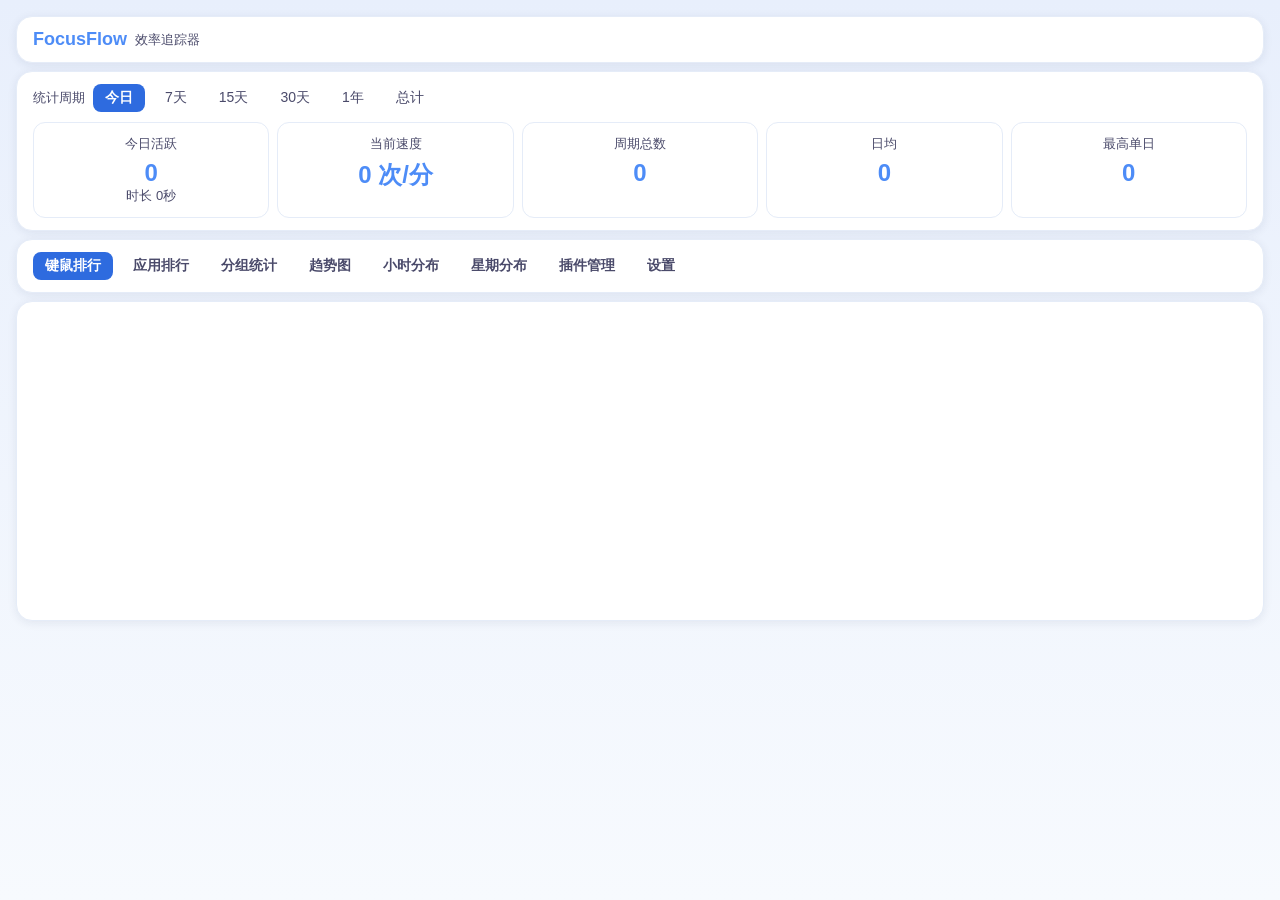
==== desktop/ui/index.html @ 12553b6b "ui: 主题切换全量重绘修旧配色残留，悬浮窗主题/暂停态实时同步，拖动 IPC 按帧合并，统计表格数据指纹防整页重建，color-scheme/滚动条/focus-visible/tab aria/d" ====
<!DOCTYPE html>
<html lang="zh-CN">
<head>
  <meta charset="UTF-8" />
  <meta name="viewport" content="width=device-width, initial-scale=1.0" />
  <title>FocusFlow - 效率追踪器</title>
  <link rel="stylesheet" href="tokens.css" />
  <link rel="stylesheet" href="styles.css" />
</head>
<body>
  <div id="app">
    <!-- 顶栏 -->
    <div class="card nav">
      <div style="display:flex;align-items:center;">
        <span class="brand">FocusFlow</span>
        <span class="sub">效率追踪器</span>
      </div>
    </div>

    <!-- 统计卡片 -->
    <div class="card">
      <div class="tabs" id="period-tabs" role="tablist" aria-label="统计周期">
        <span style="color:var(--muted);font-size:13px;">统计周期</span>
        <button class="tab active" data-period="-1" role="tab" aria-selected="true">今日</button>
        <button class="tab" data-period="7" role="tab" aria-selected="false">7天</button>
        <button class="tab" data-period="15" role="tab" aria-selected="false">15天</button>
        <button class="tab" data-period="30" role="tab" aria-selected="false">30天</button>
        <button class="tab" data-period="365" role="tab" aria-selected="false">1年</button>
        <button class="tab" data-period="0" role="tab" aria-selected="false">总计</button>
      </div>
      <div class="stat-cards" style="margin-top:10px;">
        <div class="stat-card"><div class="label">今日活跃</div><div class="value" id="st-today">0</div><div class="label" id="st-active">时长 0秒</div></div>
        <div class="stat-card"><div class="label">当前速度</div><div class="value" id="st-cpm">0 次/分</div></div>
        <div class="stat-card"><div class="label" id="st-total-label">周期总数</div><div class="value" id="st-total">0</div></div>
        <div class="stat-card"><div class="label" id="st-avg-label">日均</div><div class="value" id="st-avg">0</div></div>
        <div class="stat-card"><div class="label" id="st-max-label">最高单日</div><div class="value" id="st-max">0</div><div class="label" id="st-max-date"></div></div>
      </div>
    </div>

    <!-- 视图切换 -->
    <div class="card view-tabs">
      <div class="tabs" id="view-tabs" role="tablist" aria-label="视图">
        <button class="tab active" data-view="rank" role="tab" aria-selected="true">键鼠排行</button>
        <button class="tab" data-view="apps" role="tab" aria-selected="false">应用排行</button>
        <button class="tab" data-view="group" role="tab" aria-selected="false">分组统计</button>
        <button class="tab" data-view="trend" role="tab" aria-selected="false">趋势图</button>
        <button class="tab" data-view="hourly" role="tab" aria-selected="false">小时分布</button>
        <button class="tab" data-view="weekday" role="tab" aria-selected="false">星期分布</button>
        <button class="tab" data-view="plugins" role="tab" aria-selected="false">插件管理</button>
        <button class="tab" data-view="settings" role="tab" aria-selected="false">设置</button>
      </div>
    </div>

    <!-- 内容区 -->
    <div class="card" style="min-height:320px;">
      <div id="view-rank"></div>
      <div id="view-apps" style="display:none;"></div>
      <div id="view-group" style="display:none;"></div>
      <div id="view-trend" style="display:none;">
        <div class="tabs" id="trend-days">
          <button class="tab active" data-days="7">近7天</button>
          <button class="tab" data-days="30">近30天</button>
        </div>
        <div id="trend-chart" style="height:300px;margin-top:8px;"></div>
      </div>
      <div id="view-hourly" style="display:none;">
        <div id="hourly-chart" style="height:300px;margin-top:8px;"></div>
      </div>
      <div id="view-weekday" style="display:none;">
        <div id="weekday-chart" style="height:300px;margin-top:8px;"></div>
      </div>
      <div id="view-plugins" style="display:none;"></div>
      <div id="view-settings" style="display:none;"></div>
    </div>

    <div id="version"></div>
  </div>

  <script type="module" src="js/main.js"></script>
</body>
</html>
---- desktop/ui/tokens.css ----
/* ===== FocusFlow 主题令牌（唯一来源，主窗口与悬浮窗共享） ===== */
:root {
  /* 原生控件（下拉/滚动条/复选框）跟随主题配色 */
  color-scheme: light;
  --bg: #F5F7FA;
  --page-top: #E8EFFC;
  --page-bottom: #F7FAFE;
  --fg: #1A1A2E;
  --card: #FFFFFF;
  --accent: #4D8CF7;
  --accent-hover: #3B7DE0;
  /* 深色强调色：仅用于与白字搭配的实底（.tab.active），保证对比度 ≥ 4.5:1 */
  --accent-strong: #2E6BDF;
  --accent-soft: #E8F0FE;
  --success: #10B981;
  --warning: #F59E0B;
  --danger: #E5484D;
  --muted: #4A4A6A;
  --border: #E5ECF8;
  --header-bg: #F1F5FB;
  --grid-line: #E3EAF6;
  --radius: 16px;
  --shadow: 0 2px 10px rgba(24, 40, 80, 0.08);
  --font: "Segoe UI", "Microsoft YaHei", "微软雅黑", sans-serif;
}

body.dark {
  color-scheme: dark;
  --bg: #14161F;
  --page-top: #171B27;
  --page-bottom: #10131C;
  --fg: #E8EAEE;
  --card: #1E2331;
  --accent: #5B9CF7;
  --accent-hover: #7AB1FA;
  --accent-strong: #3B7DE0;
  --accent-soft: #22304A;
  --success: #34D399;
  --warning: #FBBF24;
  --danger: #F87171;
  --muted: #8A92A6;
  --border: #2A3042;
  --header-bg: #232A3C;
  --grid-line: #2E3548;
  --shadow: 0 2px 10px rgba(0, 0, 0, 0.35);
}
---- desktop/ui/styles.css ----
/* ===== FocusFlow 主窗口样式 ===== */
/* 主题变量（亮/暗色令牌）统一在 tokens.css 维护 */

* { margin: 0; padding: 0; box-sizing: border-box; }

html, body {
  font-family: var(--font);
  font-size: 14px;
  color: var(--fg);
  background: linear-gradient(180deg, var(--page-top), var(--page-bottom));
  -webkit-user-select: none;
  user-select: none;
  overflow: hidden;
}

#app {
  height: 100vh;
  padding: 16px;
  overflow-y: auto;
}

/* ===== 滚动条（默认的灰色滚动条与卡片风格冲突） ===== */
::-webkit-scrollbar { width: 8px; height: 8px; }
::-webkit-scrollbar-track { background: transparent; }
::-webkit-scrollbar-thumb {
  background: var(--grid-line);
  border-radius: 4px;
}
::-webkit-scrollbar-thumb:hover { background: var(--muted); }

/* ===== 键盘焦点可见性（WebView2 默认焦点环太弱） ===== */
:focus-visible {
  outline: 2px solid var(--accent);
  outline-offset: 1px;
  border-radius: 4px;
}

/* ===== 卡片 ===== */
.card {
  background: var(--card);
  border: 1px solid var(--border);
  border-radius: var(--radius);
  box-shadow: var(--shadow);
  padding: 12px 16px;
  margin-bottom: 8px;
}

/* ===== 顶栏导航 ===== */
.nav {
  display: flex;
  align-items: center;
  justify-content: space-between;
}
.nav .brand { font-size: 18px; font-weight: 700; color: var(--accent); }
.nav .sub { font-size: 13px; color: var(--muted); margin-left: 8px; }

/* ===== 统计卡片 ===== */
.stat-cards {
  display: grid;
  grid-template-columns: repeat(5, 1fr);
  gap: 8px;
}
/* 窄窗口降列数，避免每张卡片被压得过窄 */
@media (max-width: 950px) {
  .stat-cards { grid-template-columns: repeat(3, 1fr); }
}
.stat-card {
  background: var(--card);
  border: 1px solid var(--border);
  border-radius: 12px;
  padding: 12px 8px;
  text-align: center;
}
.stat-card .label { font-size: 13px; color: var(--muted); }
.stat-card .value {
  font-size: 24px;
  font-weight: 700;
  color: var(--accent);
  margin-top: 6px;
  font-variant-numeric: tabular-nums;
}

/* ===== 周期选择 / 标签页 ===== */
.tabs {
  display: flex;
  gap: 8px;
  flex-wrap: wrap;
  align-items: center;
}
.tab {
  border: none;
  background: transparent;
  color: var(--muted);
  font-family: var(--font);
  font-size: 14px;
  padding: 5px 12px;
  border-radius: 8px;
  cursor: pointer;
}
.tab:hover { background: var(--accent-soft); }
.tab.active { background: var(--accent-strong); color: #fff; font-weight: 600; }

.view-tabs .tab { font-weight: 600; }

/* ===== 表格 ===== */
table.grid {
  width: 100%;
  border-collapse: collapse;
  table-layout: fixed;
}
table.grid th {
  background: var(--header-bg);
  font-weight: 600;
  padding: 8px 6px;
  border-bottom: 1px solid var(--grid-line);
  text-align: center;
}
table.grid td {
  padding: 6px;
  border-bottom: 1px solid var(--grid-line);
  text-align: center;
}
table.grid tr:nth-child(even) td { background: rgba(0, 0, 0, 0.02); }
body.dark table.grid tr:nth-child(even) td { background: rgba(255, 255, 255, 0.03); }
table.grid td.num { text-align: right; font-variant-numeric: tabular-nums; }
table.grid td.key { font-weight: 600; }
table.grid th.col-rank { width: 12%; }
table.grid th.col-key { width: 40%; }
table.grid th.col-count { width: 24%; }
table.grid th.col-percent { width: 24%; }

/* ===== 设置 ===== */
.setting-row {
  display: flex;
  align-items: center;
  gap: 10px;
  margin: 10px 0;
}
.setting-row .lbl { min-width: 120px; color: var(--muted); }

/* ===== 插件控件（下拉/日期/弹窗表单） ===== */
select, input[type="date"] {
  background: var(--card);
  color: var(--fg);
  border: 1px solid var(--border);
  border-radius: 8px;
  padding: 6px 10px;
  font-family: var(--font);
  font-size: 14px;
}
button.btn:disabled { opacity: 0.45; cursor: not-allowed; }
button.btn.mini { padding: 3px 10px; font-size: 12px; border-radius: 6px; }
.widget-row { display: flex; flex-wrap: wrap; align-items: center; gap: 8px; margin: 6px 0; }
.widget-row .setting-row { margin: 0; }
.widget-row .setting-row .lbl { min-width: auto; margin-right: 2px; }
.widget-row .setting-row input,
.widget-row select,
.widget-row .btn { padding: 4px 10px; font-size: 13px; }
.widget-row > div { margin: 2px 0; }
.widget-row .btn + .btn { margin-left: 0; }
.row-actions { white-space: nowrap; }
.col-check { width: 36px; text-align: center; }
.col-check input { width: 16px; height: 16px; accent-color: var(--accent); cursor: pointer; vertical-align: middle; }
.grid tbody tr { cursor: pointer; }
.grid tbody tr:hover { background: var(--accent-soft); }
.grid tbody tr.sel { background: var(--accent-soft); outline: 1px solid var(--accent); }
.row-actions .btn + .btn { margin-left: 6px; }
.pager { display: flex; align-items: center; gap: 12px; margin: 8px 0; }
.pager span { color: var(--muted); font-size: 13px; }
.plugin-modal .setting-row .lbl { min-width: 90px; }
.modal-overlay {
  display: none;
  position: fixed;
  inset: 0;
  background: rgba(10, 15, 30, 0.45);
  align-items: center;
  justify-content: center;
  z-index: 1000;
}
.modal-dialog {
  background: var(--card);
  border-radius: 14px;
  box-shadow: 0 12px 40px rgba(0, 0, 0, 0.25);
  width: min(420px, 92vw);
  max-height: 86vh;
  overflow: auto;
  padding: 18px 20px;
}
.modal-head {
  display: flex;
  justify-content: space-between;
  align-items: center;
  font-weight: 700;
  font-size: 16px;
  margin-bottom: 12px;
}
.modal-close {
  border: none;
  background: transparent;
  color: var(--muted);
  font-size: 15px;
  padding: 2px 10px;
  cursor: pointer;
}
.modal-body .setting-row { margin: 10px 0; }
.modal-actions { margin: 12px 0 4px; }
.modal-content {
  background: var(--accent-soft);
  border-radius: 8px;
  padding: 10px 12px;
  margin: 4px 0;
  white-space: pre-wrap;
  word-break: break-all;
  font-family: "Consolas", "Courier New", monospace;
  font-size: 13px;
  line-height: 1.6;
  max-height: 60vh;
  overflow: auto;
}
.modal-foot {
  display: flex;
  justify-content: flex-end;
  gap: 8px;
  margin-top: 16px;
}
.section-title {
  font-size: 15px;
  font-weight: 700;
  color: var(--accent);
  margin: 16px 0 8px;
}

button.btn {
  background: var(--accent);
  color: #fff;
  border: none;
  border-radius: 8px;
  padding: 7px 16px;
  font-family: var(--font);
  font-size: 14px;
  cursor: pointer;
}
button.btn:hover { background: var(--accent-hover); }
button.btn.ghost { background: transparent; color: var(--fg); border: 1px solid var(--border); }

input[type="text"], input[type="checkbox"] { accent-color: var(--accent); }
input[type="text"] {
  background: var(--card);
  color: var(--fg);
  border: 1px solid var(--border);
  border-radius: 8px;
  padding: 6px 10px;
  font-family: var(--font);
}

.empty { color: var(--muted); padding: 24px; text-align: center; }

.rank-summary {
  display: flex;
  gap: 24px;
  margin-bottom: 10px;
  font-size: 13px;
  color: var(--muted);
}
.rank-summary b { color: var(--fg); font-weight: 700; }

.plugin-row {
  display: flex;
  align-items: center;
  justify-content: space-between;
  padding: 8px 4px;
  border-bottom: 1px solid var(--grid-line);
}
.plugin-row .info .name { font-weight: 600; }
.plugin-row .info .desc { color: var(--muted); font-size: 13px; }

#version { color: var(--muted); font-size: 12px; margin-top: 16px; }

/* toast 轻提示浮层（替代阻塞式 alert） */
#toast {
  position: fixed;
  left: 50%;
  top: 18px;
  transform: translateX(-50%) translateY(-6px);
  max-width: 70%;
  padding: 8px 16px;
  border-radius: 8px;
  background: var(--accent-soft);
  color: var(--fg);
  border: 1px solid var(--accent);
  font-size: 13px;
  opacity: 0;
  pointer-events: none;
  transition: opacity 0.2s ease, transform 0.2s ease;
  z-index: 9999;
}
#toast.show {
  opacity: 1;
  transform: translateX(-50%) translateY(0);
}
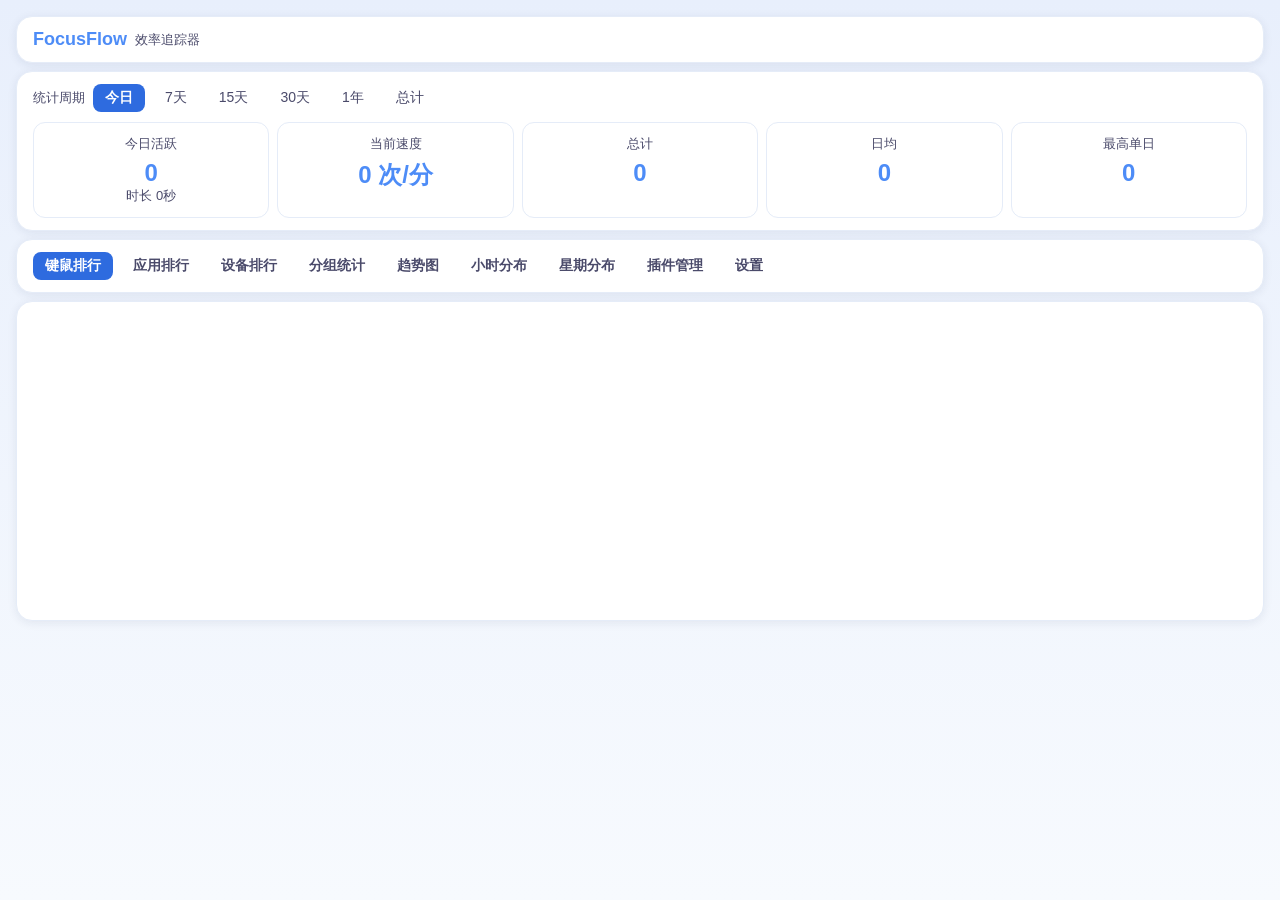
==== commit 274a2eb9: "feat: 设备维度统计与设备别名，备份加固与轮转污染防护 设备维度统计（Raw Input 侧信道） - 新增按设备归属的输入计数：键盘按下 + 鼠标左/右/中键按下 + 滚轮，独立口径，   只收" ====
--- a/desktop/ui/index.html
+++ b/desktop/ui/index.html
@@ -31,7 +31,7 @@
       <div class="stat-cards" style="margin-top:10px;">
         <div class="stat-card"><div class="label">今日活跃</div><div class="value" id="st-today">0</div><div class="label" id="st-active">时长 0秒</div></div>
         <div class="stat-card"><div class="label">当前速度</div><div class="value" id="st-cpm">0 次/分</div></div>
-        <div class="stat-card"><div class="label" id="st-total-label">周期总数</div><div class="value" id="st-total">0</div></div>
+        <div class="stat-card"><div class="label" id="st-total-label">总计</div><div class="value" id="st-total">0</div></div>
         <div class="stat-card"><div class="label" id="st-avg-label">日均</div><div class="value" id="st-avg">0</div></div>
         <div class="stat-card"><div class="label" id="st-max-label">最高单日</div><div class="value" id="st-max">0</div><div class="label" id="st-max-date"></div></div>
       </div>
@@ -42,6 +42,7 @@
       <div class="tabs" id="view-tabs" role="tablist" aria-label="视图">
         <button class="tab active" data-view="rank" role="tab" aria-selected="true">键鼠排行</button>
         <button class="tab" data-view="apps" role="tab" aria-selected="false">应用排行</button>
+        <button class="tab" data-view="devices" role="tab" aria-selected="false">设备排行</button>
         <button class="tab" data-view="group" role="tab" aria-selected="false">分组统计</button>
         <button class="tab" data-view="trend" role="tab" aria-selected="false">趋势图</button>
         <button class="tab" data-view="hourly" role="tab" aria-selected="false">小时分布</button>
@@ -55,6 +56,7 @@
     <div class="card" style="min-height:320px;">
       <div id="view-rank"></div>
       <div id="view-apps" style="display:none;"></div>
+      <div id="view-devices" style="display:none;"></div>
       <div id="view-group" style="display:none;"></div>
       <div id="view-trend" style="display:none;">
         <div class="tabs" id="trend-days">
--- a/desktop/ui/tokens.css
+++ b/desktop/ui/tokens.css
@@ -44,3 +44,19 @@
   --grid-line: #2E3548;
   --shadow: 0 2px 10px rgba(0, 0, 0, 0.35);
 }
+
+/* ===== 玻璃模式（系统 Mica/Acrylic 材质生效时由后端开启） =====
+   卡片与页面背景改半透明，让系统级的真实模糊透出来。
+   材质不可用时不加 body.glass，令牌保持上方不透明值，外观与旧版一致。 */
+body.glass {
+  --page-top: rgba(232, 239, 252, 0.72);
+  --page-bottom: rgba(247, 250, 254, 0.80);
+  --card: rgba(255, 255, 255, 0.62);
+  --header-bg: rgba(241, 245, 251, 0.72);
+}
+body.glass.dark {
+  --page-top: rgba(23, 27, 39, 0.74);
+  --page-bottom: rgba(16, 19, 28, 0.80);
+  --card: rgba(30, 35, 49, 0.62);
+  --header-bg: rgba(35, 42, 60, 0.72);
+}
--- a/desktop/ui/styles.css
+++ b/desktop/ui/styles.css
@@ -128,6 +128,44 @@
 table.grid th.col-key { width: 40%; }
 table.grid th.col-count { width: 24%; }
 table.grid th.col-percent { width: 24%; }
+
+/* 设备排行：6 列。.grid 是 table-layout: fixed —— 没有显式宽度的列会被压到最小宽度
+   （表现为「类型」两个字换行、「操作」被挤出表格），所以这里必须给全每一列的宽度 */
+table.grid-devices th.col-rank { width: 8%; }
+table.grid-devices th.col-key { width: 40%; }
+table.grid-devices th.col-kind { width: 10%; }
+table.grid-devices th.col-count { width: 15%; }
+table.grid-devices th.col-percent { width: 13%; }
+table.grid-devices th.col-act { width: 14%; }
+/* 设备列左对齐（名字是主要识别信息），长名字截断而不是撑破表格 */
+table.grid-devices td.key { text-align: left; }
+table.grid-devices td.key > div {
+  overflow: hidden;
+  text-overflow: ellipsis;
+  white-space: nowrap;
+}
+table.grid-devices td.key .dev-auto {
+  font-size: 12px;
+  font-weight: 400;
+  color: var(--muted);
+}
+/* 类型与操作不换行 */
+table.grid-devices td.col-kind,
+table.grid-devices td.col-act { white-space: nowrap; }
+/* 行内小按钮：默认 .tab 的内边距太大，6 列表格里会把操作列撑出去 */
+table.grid-devices td .dev-act {
+  font-size: 12px;
+  padding: 3px 9px;
+  border-radius: 6px;
+}
+table.grid-devices td .dev-act + .dev-act { margin-left: 4px; }
+table.grid-devices td .dev-act:hover { background: var(--accent-soft); }
+table.grid-devices td input[type="text"] {
+  width: 100%;
+  box-sizing: border-box;
+  font-size: 13px;
+  padding: 3px 6px;
+}
 
 /* ===== 设置 ===== */
 .setting-row {
@@ -255,6 +293,23 @@
 
 .empty { color: var(--muted); padding: 24px; text-align: center; }
 
+/* ===== 图表 tooltip ===== */
+.chart-tip {
+  display: none;
+  position: absolute;
+  z-index: 5;
+  pointer-events: none;
+  background: var(--card);
+  border: 1px solid var(--accent);
+  border-radius: 6px;
+  padding: 4px 8px;
+  font-size: 12px;
+  color: var(--fg);
+  box-shadow: var(--shadow);
+  white-space: nowrap;
+}
+.chart-tip-sub { color: var(--muted); font-size: 11px; }
+
 .rank-summary {
   display: flex;
   gap: 24px;
@@ -273,6 +328,8 @@
 }
 .plugin-row .info .name { font-weight: 600; }
 .plugin-row .info .desc { color: var(--muted); font-size: 13px; }
+/* 已停用的插件：整行压暗，与可打开的插件区分开 */
+.plugin-row.disabled { opacity: 0.55; }
 
 #version { color: var(--muted); font-size: 12px; margin-top: 16px; }
 
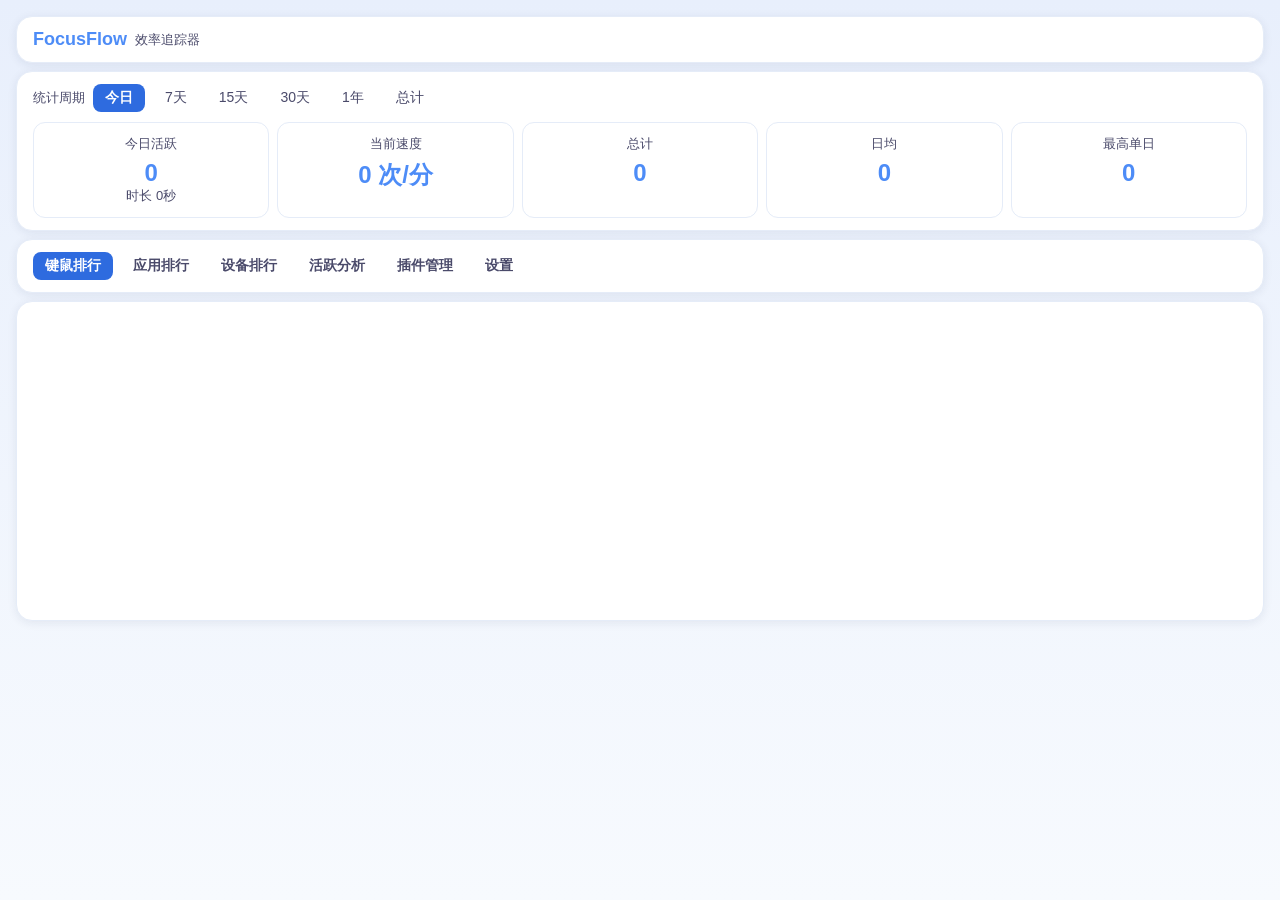
==== commit 35c04b72: "refactor: 顶部标签从 9 个压缩到 6 个，同源视图合并为页内切换 分组统计与键鼠排行同源同周期（都吃 keys 聚合、都跟随顶部周期选择器）， 拆成两个顶级标签只是让标签栏变长；改为排行页" ====
--- a/desktop/ui/index.html
+++ b/desktop/ui/index.html
@@ -43,10 +43,7 @@
         <button class="tab active" data-view="rank" role="tab" aria-selected="true">键鼠排行</button>
         <button class="tab" data-view="apps" role="tab" aria-selected="false">应用排行</button>
         <button class="tab" data-view="devices" role="tab" aria-selected="false">设备排行</button>
-        <button class="tab" data-view="group" role="tab" aria-selected="false">分组统计</button>
-        <button class="tab" data-view="trend" role="tab" aria-selected="false">趋势图</button>
-        <button class="tab" data-view="hourly" role="tab" aria-selected="false">小时分布</button>
-        <button class="tab" data-view="weekday" role="tab" aria-selected="false">星期分布</button>
+        <button class="tab" data-view="analytics" role="tab" aria-selected="false">活跃分析</button>
         <button class="tab" data-view="plugins" role="tab" aria-selected="false">插件管理</button>
         <button class="tab" data-view="settings" role="tab" aria-selected="false">设置</button>
       </div>
@@ -57,19 +54,27 @@
       <div id="view-rank"></div>
       <div id="view-apps" style="display:none;"></div>
       <div id="view-devices" style="display:none;"></div>
-      <div id="view-group" style="display:none;"></div>
-      <div id="view-trend" style="display:none;">
-        <div class="tabs" id="trend-days">
-          <button class="tab active" data-days="7">近7天</button>
-          <button class="tab" data-days="30">近30天</button>
+      <!-- 活跃分析：页内三视图切换，数据窗口各自固定（见各图标题） -->
+      <div id="view-analytics" style="display:none;">
+        <div class="tabs" id="analytics-tabs" role="tablist" aria-label="分析视图" style="margin-bottom:10px;">
+          <button class="tab active" data-at="trend" role="tab" aria-selected="true">趋势图</button>
+          <button class="tab" data-at="hourly" role="tab" aria-selected="false">小时分布</button>
+          <button class="tab" data-at="weekday" role="tab" aria-selected="false">星期分布</button>
         </div>
-        <div id="trend-chart" style="height:300px;margin-top:8px;"></div>
-      </div>
-      <div id="view-hourly" style="display:none;">
-        <div id="hourly-chart" style="height:300px;margin-top:8px;"></div>
-      </div>
-      <div id="view-weekday" style="display:none;">
-        <div id="weekday-chart" style="height:300px;margin-top:8px;"></div>
+        <div id="ana-trend">
+          <div class="tabs" id="trend-days" role="tablist" aria-label="趋势窗口">
+            <span style="color:var(--muted);font-size:13px;">窗口</span>
+            <button class="tab active" data-days="7" role="tab" aria-selected="true">近7天</button>
+            <button class="tab" data-days="30" role="tab" aria-selected="false">近30天</button>
+          </div>
+          <div id="trend-chart" style="height:300px;margin-top:8px;"></div>
+        </div>
+        <div id="ana-hourly" style="display:none;">
+          <div id="hourly-chart" style="height:300px;"></div>
+        </div>
+        <div id="ana-weekday" style="display:none;">
+          <div id="weekday-chart" style="height:300px;"></div>
+        </div>
       </div>
       <div id="view-plugins" style="display:none;"></div>
       <div id="view-settings" style="display:none;"></div>
@@ -78,6 +83,17 @@
     <div id="version"></div>
   </div>
 
+  <!-- 设备详情弹窗（点「设备排行」某一行打开） -->
+  <div class="modal-overlay" id="device-modal" data-act="device-detail-overlay">
+    <div class="modal-dialog" style="width:min(520px,94vw);">
+      <div class="modal-head">
+        <span>设备详情</span>
+        <button class="tab" data-act="device-detail-close">关闭</button>
+      </div>
+      <div id="device-modal-body"></div>
+    </div>
+  </div>
+
   <script type="module" src="js/main.js"></script>
 </body>
 </html>
--- a/desktop/ui/tokens.css
+++ b/desktop/ui/tokens.css
@@ -7,6 +7,9 @@
   --page-bottom: #F7FAFE;
   --fg: #1A1A2E;
   --card: #FFFFFF;
+  /* 弹窗背景：始终不透明 —— 玻璃模式下 --card 是半透明令牌，
+     弹窗用它会把页面文字透出来，读不清 */
+  --modal-bg: #FFFFFF;
   --accent: #4D8CF7;
   --accent-hover: #3B7DE0;
   /* 深色强调色：仅用于与白字搭配的实底（.tab.active），保证对比度 ≥ 4.5:1 */
@@ -31,6 +34,7 @@
   --page-bottom: #10131C;
   --fg: #E8EAEE;
   --card: #1E2331;
+  --modal-bg: #1E2331;
   --accent: #5B9CF7;
   --accent-hover: #7AB1FA;
   --accent-strong: #3B7DE0;
--- a/desktop/ui/styles.css
+++ b/desktop/ui/styles.css
@@ -132,10 +132,11 @@
 /* 设备排行：6 列。.grid 是 table-layout: fixed —— 没有显式宽度的列会被压到最小宽度
    （表现为「类型」两个字换行、「操作」被挤出表格），所以这里必须给全每一列的宽度 */
 table.grid-devices th.col-rank { width: 8%; }
-table.grid-devices th.col-key { width: 40%; }
+table.grid-devices th.col-key { width: 44%; }
 table.grid-devices th.col-kind { width: 10%; }
 table.grid-devices th.col-count { width: 15%; }
-table.grid-devices th.col-percent { width: 13%; }
+/* 占比列窄一档（13% → 9%），把空间让给设备名 */
+table.grid-devices th.col-percent { width: 9%; }
 table.grid-devices th.col-act { width: 14%; }
 /* 设备列左对齐（名字是主要识别信息），长名字截断而不是撑破表格 */
 table.grid-devices td.key { text-align: left; }
@@ -165,6 +166,53 @@
   box-sizing: border-box;
   font-size: 13px;
   padding: 3px 6px;
+}
+/* 设备行可点开详情 */
+table.grid-devices tbody tr[data-act="device-detail"] { cursor: pointer; }
+
+/* ===== 设备详情弹窗 ===== */
+.dev-detail-head {
+  display: flex;
+  align-items: baseline;
+  gap: 8px;
+  flex-wrap: wrap;
+}
+.dev-detail-name { font-size: 16px; font-weight: 700; }
+.dev-detail-sub { color: var(--muted); font-size: 12px; word-break: break-all; }
+.dev-detail-grid {
+  display: grid;
+  grid-template-columns: repeat(4, 1fr);
+  gap: 8px;
+  margin: 12px 0;
+}
+.dev-detail-cell {
+  background: var(--header-bg);
+  border-radius: 8px;
+  padding: 8px 10px;
+}
+.dev-detail-cell .k { color: var(--muted); font-size: 12px; }
+.dev-detail-cell .v { font-size: 16px; font-weight: 600; font-variant-numeric: tabular-nums; }
+.dev-detail-line { color: var(--muted); font-size: 13px; margin: 4px 0; }
+.dev-detail-line b { color: var(--fg, inherit); }
+.dev-trend {
+  display: flex;
+  align-items: flex-end;
+  gap: 2px;
+  height: 72px;
+  margin: 6px 0 2px;
+}
+.dev-trend .dev-bar {
+  flex: 1;
+  min-height: 2px;
+  background: var(--accent);
+  border-radius: 2px 2px 0 0;
+}
+.dev-trend .dev-bar.zero { background: var(--grid-line); }
+.dev-trend-axis {
+  display: flex;
+  justify-content: space-between;
+  color: var(--muted);
+  font-size: 11px;
 }
 
 /* ===== 设置 ===== */
@@ -210,13 +258,14 @@
   display: none;
   position: fixed;
   inset: 0;
-  background: rgba(10, 15, 30, 0.45);
+  background: rgba(10, 15, 30, 0.55);
   align-items: center;
   justify-content: center;
   z-index: 1000;
 }
 .modal-dialog {
-  background: var(--card);
+  /* 不透明：玻璃模式下 --card 是半透明，弹窗会与页面背景糊在一起 */
+  background: var(--modal-bg);
   border-radius: 14px;
   box-shadow: 0 12px 40px rgba(0, 0, 0, 0.25);
   width: min(420px, 92vw);
